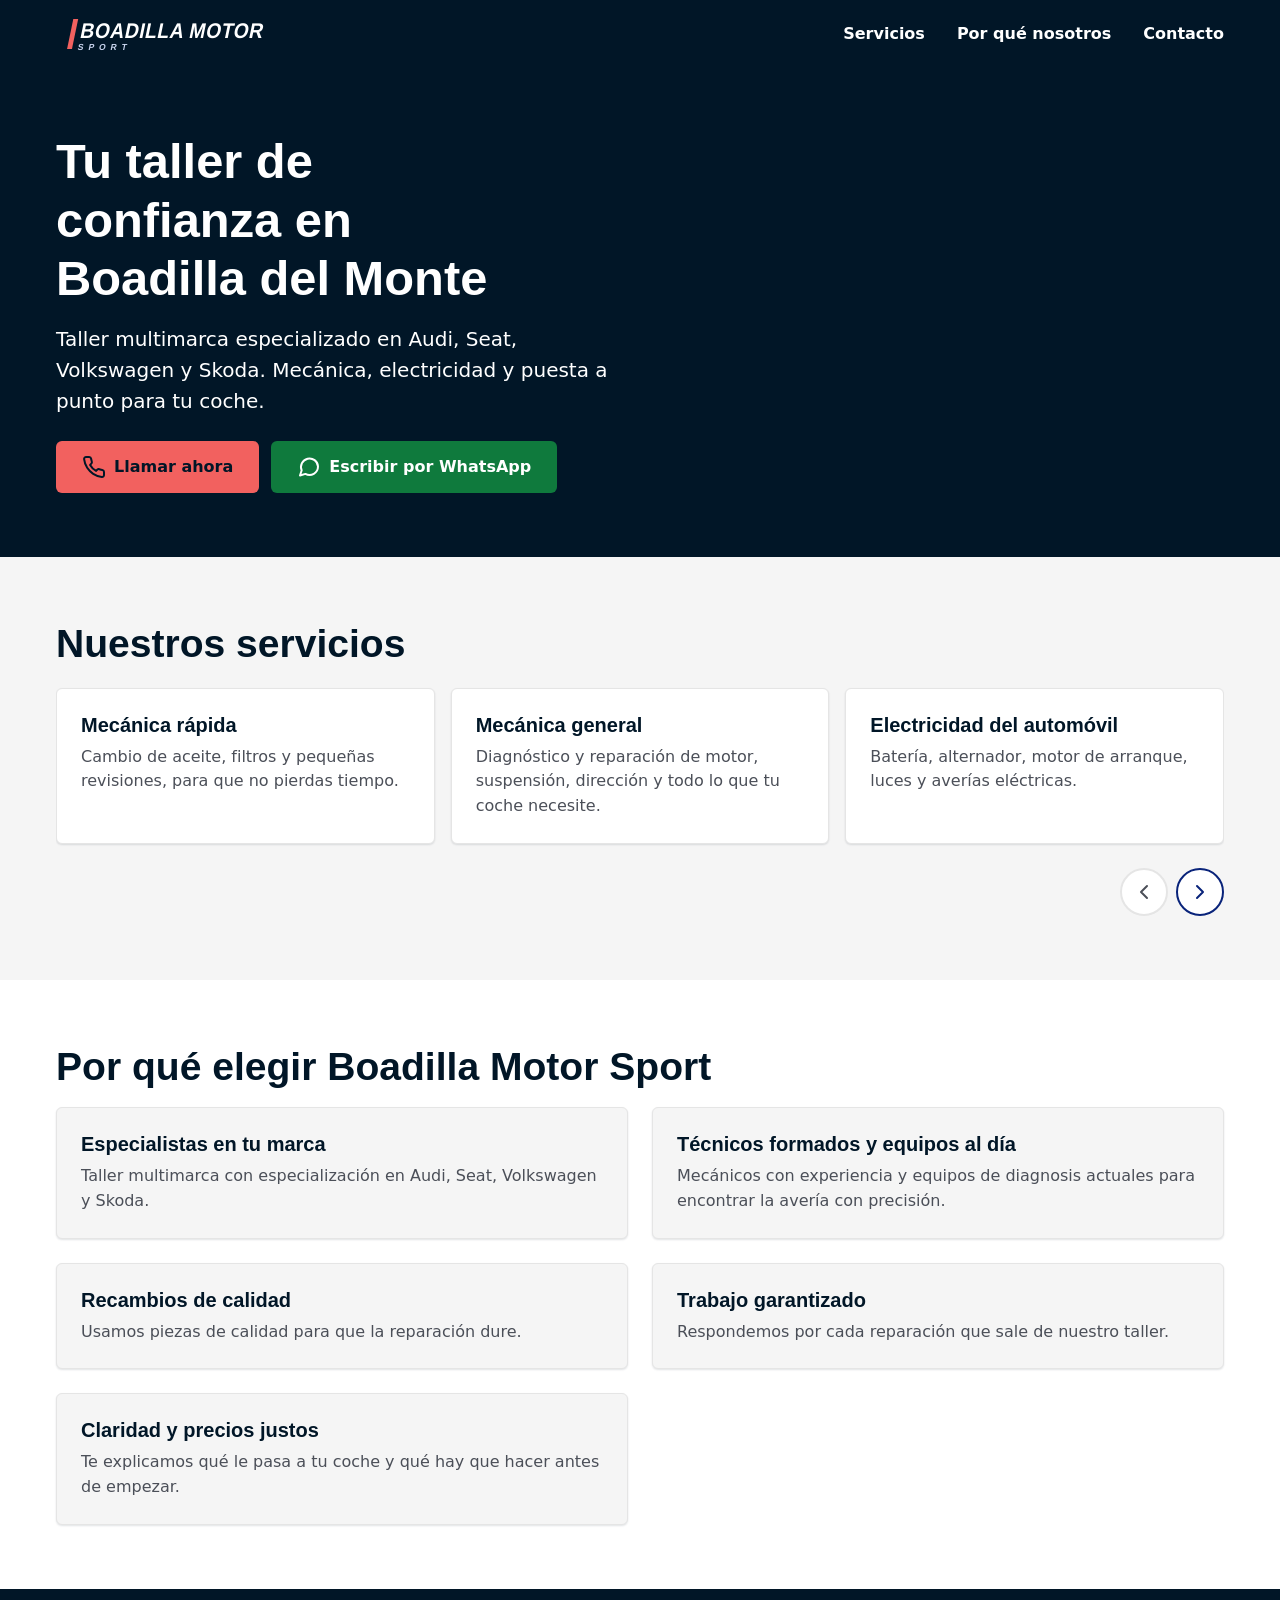
==== index.html @ 30878818 "feat(T007): why us section with title and five reasons Co-Authored-By: Claude Sonnet 5.5 <noreply@an" ====
<!doctype html>
<html lang="es" data-theme="light">
<head>
  <meta charset="utf-8">
  <meta name="viewport" content="width=device-width, initial-scale=1">
  <meta name="color-scheme" content="light">
  <title>Boadilla Motor Sport | Taller multimarca en Boadilla del Monte</title>
  <meta name="description" content="Taller mecánico multimarca en Boadilla del Monte. Mantenimiento, reparación y revisión de tu coche, con cita por teléfono o WhatsApp.">
  <link rel="icon" href="assets/favicon.svg" type="image/svg+xml">
  <link rel="stylesheet" href="css/tokens.css">
  <link rel="stylesheet" href="css/styles.css">
  <script src="js/main.js" defer></script>
</head>
<body>
  <a class="skip-link" href="#contenido" data-testid="skip-link">Saltar al contenido</a>

  <header class="site-header" data-testid="header">
    <a class="site-header__logo" href="#inicio" data-testid="header-logo"><img src="assets/logo-negative.svg" alt="Boadilla Motor Sport" width="360" height="64"></a>
    <nav class="site-nav" aria-label="Principal" data-testid="header-nav">
      <a class="site-nav__link" href="#servicios" data-testid="header-nav-link">Servicios</a>
      <a class="site-nav__link" href="#por-que-nosotros" data-testid="header-nav-link">Por qué nosotros</a>
      <a class="site-nav__link" href="#contacto" data-testid="header-nav-link">Contacto</a>
    </nav>
  </header>

  <main id="contenido">
    <section id="inicio" class="hero" data-testid="hero">
      <!-- F001: content -->
      <div class="container">
        <h1 class="hero__title" data-testid="hero-title">Tu taller de confianza en Boadilla del Monte</h1>
        <p class="hero__subtitle" data-testid="hero-subtitle">Taller multimarca especializado en Audi, Seat, Volkswagen y Skoda. Mecánica, electricidad y puesta a punto para tu coche.</p>
        <div class="hero__actions">
          <a class="btn hero__call" href="tel:+34915048056" data-testid="hero-call">
            <svg class="icon btn__icon" viewBox="0 0 24 24" aria-hidden="true"><path d="M22 16.9v3a2 2 0 0 1-2.2 2 19.8 19.8 0 0 1-8.6-3.1 19.5 19.5 0 0 1-6-6A19.8 19.8 0 0 1 2.1 4.2 2 2 0 0 1 4.1 2h3a2 2 0 0 1 2 1.7c.1 1 .4 1.9.7 2.8a2 2 0 0 1-.5 2.1L8.1 9.9a16 16 0 0 0 6 6l1.3-1.3a2 2 0 0 1 2.1-.4c.9.3 1.8.6 2.8.7a2 2 0 0 1 1.7 2z"/></svg>Llamar ahora</a>
          <a class="btn btn--whatsapp" href="https://wa.me/34619768932?text=Hola%2C%20quer%C3%ADa%20pedir%20cita%20para%20mi%20coche." target="_blank" rel="noopener" data-testid="hero-whatsapp">
            <svg class="icon btn__icon" viewBox="0 0 24 24" aria-hidden="true"><path d="M21 11.5a8.5 8.5 0 0 1-12.6 7.4L3 20.5l1.7-5.2A8.5 8.5 0 1 1 21 11.5z"/></svg>Escribir por WhatsApp</a>
        </div>
      </div>
    </section>

    <section id="servicios" class="section" data-testid="services">
      <!-- F002: content -->
      <div class="container">
        <h2 class="section__title" data-testid="services-title">Nuestros servicios</h2>
        <div class="services__track" id="servicios-carrusel" data-testid="services-carousel" role="region" aria-label="Servicios del taller" tabindex="0">
          <article class="card services__item" data-testid="services-item">
            <h3 class="card__title" data-testid="services-item-title">Mecánica rápida</h3>
            <p class="card__text" data-testid="services-item-text">Cambio de aceite, filtros y pequeñas revisiones, para que no pierdas tiempo.</p>
          </article>
          <article class="card services__item" data-testid="services-item">
            <h3 class="card__title" data-testid="services-item-title">Mecánica general</h3>
            <p class="card__text" data-testid="services-item-text">Diagnóstico y reparación de motor, suspensión, dirección y todo lo que tu coche necesite.</p>
          </article>
          <article class="card services__item" data-testid="services-item">
            <h3 class="card__title" data-testid="services-item-title">Electricidad del automóvil</h3>
            <p class="card__text" data-testid="services-item-text">Batería, alternador, motor de arranque, luces y averías eléctricas.</p>
          </article>
          <article class="card services__item" data-testid="services-item">
            <h3 class="card__title" data-testid="services-item-title">Preparación para la ITV</h3>
            <p class="card__text" data-testid="services-item-text">Revisamos tu coche antes de pasar la inspección para evitar sorpresas.</p>
          </article>
          <article class="card services__item" data-testid="services-item">
            <h3 class="card__title" data-testid="services-item-title">Frenos: pastillas y discos</h3>
            <p class="card__text" data-testid="services-item-text">Cambio de pastillas y discos y revisión del sistema para frenar con seguridad.</p>
          </article>
          <article class="card services__item" data-testid="services-item">
            <h3 class="card__title" data-testid="services-item-title">Embrague y distribución</h3>
            <p class="card__text" data-testid="services-item-text">Sustitución de embrague y kit de distribución para evitar averías graves.</p>
          </article>
        </div>
      </div>
    </section>

    <section id="por-que-nosotros" class="section section--alt" data-testid="why-us">
      <!-- F003: content -->
      <div class="container">
        <h2 class="section__title" data-testid="why-us-title">Por qué elegir Boadilla Motor Sport</h2>
        <div class="grid grid--2 why-us__reasons">
          <article class="card" data-testid="why-us-reason">
            <h3 class="card__title" data-testid="why-us-reason-title">Especialistas en tu marca</h3>
            <p class="card__text" data-testid="why-us-reason-text">Taller multimarca con especialización en Audi, Seat, Volkswagen y Skoda.</p>
          </article>
          <article class="card" data-testid="why-us-reason">
            <h3 class="card__title" data-testid="why-us-reason-title">Técnicos formados y equipos al día</h3>
            <p class="card__text" data-testid="why-us-reason-text">Mecánicos con experiencia y equipos de diagnosis actuales para encontrar la avería con precisión.</p>
          </article>
          <article class="card" data-testid="why-us-reason">
            <h3 class="card__title" data-testid="why-us-reason-title">Recambios de calidad</h3>
            <p class="card__text" data-testid="why-us-reason-text">Usamos piezas de calidad para que la reparación dure.</p>
          </article>
          <article class="card" data-testid="why-us-reason">
            <h3 class="card__title" data-testid="why-us-reason-title">Trabajo garantizado</h3>
            <p class="card__text" data-testid="why-us-reason-text">Respondemos por cada reparación que sale de nuestro taller.</p>
          </article>
          <article class="card" data-testid="why-us-reason">
            <h3 class="card__title" data-testid="why-us-reason-title">Claridad y precios justos</h3>
            <p class="card__text" data-testid="why-us-reason-text">Te explicamos qué le pasa a tu coche y qué hay que hacer antes de empezar.</p>
          </article>
        </div>
      </div>
    </section>

    <section id="contacto" data-testid="contact">
      <!-- F004: content -->
    </section>
  </main>

  <footer class="site-footer" data-testid="footer">
    <!-- F004: content -->
  </footer>

  <!-- F005: sticky bar -->
</body>
</html>
---- css/tokens.css ----
/* Generated by `factory tokens` from tokens.json. Do not edit by hand. */
:root {
  --color-palette-navy-900: #011627;
  --color-palette-navy-700: #09237a;
  --color-palette-navy-800: #061a5c;
  --color-palette-navy-50: #e8edf9;
  --color-palette-blue-600: #0170b9;
  --color-palette-coral-400: #f2615f;
  --color-palette-coral-700: #b3302f;
  --color-palette-neutral-600: #4b4f58;
  --color-palette-neutral-200: #e5e5e5;
  --color-palette-neutral-50: #f5f5f5;
  --color-palette-white: #ffffff;
  --color-palette-green-700: #0f7a3d;
  --color-palette-amber-700: #8f5200;
  --color-bg: var(--color-palette-neutral-50);
  --color-surface: var(--color-palette-white);
  --color-text: var(--color-palette-navy-900);
  --color-text-muted: var(--color-palette-neutral-600);
  --color-border: var(--color-palette-neutral-200);
  --color-primary: var(--color-palette-navy-700);
  --color-primary-strong: var(--color-palette-navy-800);
  --color-primary-soft: var(--color-palette-navy-50);
  --color-on-primary: var(--color-palette-white);
  --color-accent: var(--color-palette-coral-400);
  --color-success: var(--color-palette-green-700);
  --color-warning: var(--color-palette-amber-700);
  --color-danger: var(--color-palette-coral-700);
  --color-surface-dark: var(--color-palette-navy-900);
  --color-on-surface-dark: var(--color-palette-white);
  --color-on-accent: var(--color-palette-navy-900);
  --color-whatsapp: var(--color-palette-green-700);
  --color-on-whatsapp: var(--color-palette-white);
  --color-secondary: var(--color-palette-blue-600);
  --color-on-secondary: var(--color-palette-white);
  --font-family-heading: "League Spartan", "Avenir Next", "Century Gothic", "Segoe UI", Roboto, "Helvetica Neue", Arial, system-ui, sans-serif;
  --font-family-body: system-ui, -apple-system, "Segoe UI", Roboto, "Helvetica Neue", Arial, sans-serif;
  --font-weight-regular: 400;
  --font-weight-medium: 500;
  --font-weight-semibold: 600;
  --font-weight-bold: 700;
  --font-weight-extrabold: 800;
  --font-size-xs: 0.8rem;
  --font-size-sm: 0.875rem;
  --font-size-md: 1rem;
  --font-size-lg: 1.25rem;
  --font-size-xl: 1.563rem;
  --font-size-2xl: 1.953rem;
  --font-size-3xl: 2.441rem;
  --font-size-4xl: 3.052rem;
  --font-line-height-tight: 1.2;
  --font-line-height-normal: 1.55;
  --space-1: 4px;
  --space-2: 8px;
  --space-3: 12px;
  --space-4: 16px;
  --space-6: 24px;
  --space-8: 32px;
  --space-12: 48px;
  --space-16: 64px;
  --radius-sm: 4px;
  --radius-md: 6px;
  --radius-lg: 12px;
  --radius-pill: 999px;
  --shadow-sm: 0 1px 2px rgba(1, 22, 39, 0.12);
  --shadow-md: 0 6px 16px rgba(1, 22, 39, 0.16);
  --breakpoint-sm: 640px;
  --breakpoint-md: 768px;
  --breakpoint-lg: 1024px;
  --breakpoint-xl: 1280px;
  --layout-max-width: 1200px;
  --layout-gutter: 16px;
  --motion-fast: 120ms;
  --motion-normal: 200ms;
}

@media (prefers-color-scheme: dark) {
  :root:not([data-theme="light"]) {
    --color-bg: #0b1220;
    --color-surface: #111a2e;
    --color-text: #eaf0fb;
    --color-text-muted: #a9b6cc;
    --color-border: #25324d;
    --color-primary: #8fb0ff;
    --color-primary-strong: #b9cdff;
    --color-primary-soft: #14224a;
    --color-on-primary: #02112e;
    --color-surface-dark: #010b14;
    --color-on-surface-dark: #eef1f5;
    --color-whatsapp: #3fcf7e;
    --color-on-whatsapp: #04170c;
    --color-secondary: #5eb4ee;
    --color-on-secondary: #02112e;
  }
}

:root[data-theme="dark"] {
  --color-bg: #0b1220;
  --color-surface: #111a2e;
  --color-text: #eaf0fb;
  --color-text-muted: #a9b6cc;
  --color-border: #25324d;
  --color-primary: #8fb0ff;
  --color-primary-strong: #b9cdff;
  --color-primary-soft: #14224a;
  --color-on-primary: #02112e;
  --color-surface-dark: #010b14;
  --color-on-surface-dark: #eef1f5;
  --color-whatsapp: #3fcf7e;
  --color-on-whatsapp: #04170c;
  --color-secondary: #5eb4ee;
  --color-on-secondary: #02112e;
}
---- css/styles.css ----
/* Base styles, layout and components. Tokens come from css/tokens.css (generated). */
/* Mobile-first: base rules for small screens, min-width media queries scale up. */

:root {
  --touch-target: 44px;
  --focus-ring-width: 3px;
  --logo-width: 220px;
}

/* ---- Base ---- */

*,
*::before,
*::after {
  box-sizing: border-box;
}

html {
  -webkit-text-size-adjust: 100%;
}

body {
  margin: 0;
  background: var(--color-bg);
  color: var(--color-text);
  font-family: var(--font-family-body);
  font-size: var(--font-size-md);
  line-height: var(--font-line-height-normal);
}

h1,
h2,
h3,
h4 {
  margin: 0 0 var(--space-4);
  font-family: var(--font-family-heading);
  font-weight: var(--font-weight-extrabold);
  line-height: var(--font-line-height-tight);
}

h1 {
  font-size: var(--font-size-3xl);
}

h2 {
  font-size: var(--font-size-2xl);
}

h3 {
  font-size: var(--font-size-lg);
}

p {
  margin: 0 0 var(--space-4);
}

img,
svg {
  max-width: 100%;
}

a {
  color: var(--color-primary);
}

:focus-visible {
  outline: var(--focus-ring-width) solid var(--color-primary);
  outline-offset: 2px;
}

.site-header :focus-visible,
.site-footer :focus-visible,
.skip-link:focus-visible {
  outline-color: var(--color-accent);
}

/* ---- Layout ---- */

.container {
  width: 100%;
  max-width: var(--layout-max-width);
  margin: 0 auto;
  padding: 0 var(--layout-gutter);
}

.section {
  padding: var(--space-12) 0;
}

.section--alt {
  background: var(--color-surface);
}

.section__title {
  margin: 0 0 var(--space-4);
  font-family: var(--font-family-heading);
  font-size: var(--font-size-2xl);
  font-weight: var(--font-weight-extrabold);
  line-height: var(--font-line-height-tight);
}

.section__intro {
  max-width: 65ch;
  margin: 0 0 var(--space-8);
  color: var(--color-text-muted);
  font-size: var(--font-size-lg);
}

.grid {
  display: grid;
  grid-template-columns: minmax(0, 1fr);
  gap: var(--space-6);
}

/* ---- Components ---- */

.btn {
  display: inline-flex;
  align-items: center;
  justify-content: center;
  gap: var(--space-2);
  min-height: var(--touch-target);
  padding: var(--space-3) var(--space-6);
  border: 2px solid transparent;
  border-radius: var(--radius-md);
  background: transparent;
  color: var(--color-text);
  font: inherit;
  font-weight: var(--font-weight-semibold);
  line-height: var(--font-line-height-tight);
  text-align: center;
  text-decoration: none;
  cursor: pointer;
  transition: background var(--motion-fast), filter var(--motion-fast);
}

.btn--primary {
  background: var(--color-primary);
  color: var(--color-on-primary);
}

.btn--primary:hover {
  background: var(--color-primary-strong);
}

.btn--whatsapp {
  background: var(--color-whatsapp);
  color: var(--color-on-whatsapp);
}

.btn--whatsapp:hover {
  filter: brightness(0.92);
}

.btn--secondary {
  border-color: var(--color-primary);
  background: transparent;
  color: var(--color-primary);
}

.btn--secondary:hover {
  background: var(--color-primary-soft);
}

.btn__icon {
  flex: none;
  width: 1.25em;
  height: 1.25em;
}

.card {
  padding: var(--space-6);
  border: 1px solid var(--color-border);
  border-radius: var(--radius-md);
  background: var(--color-surface);
  box-shadow: var(--shadow-sm);
}

.card__title {
  margin: 0 0 var(--space-2);
  font-family: var(--font-family-heading);
  font-size: var(--font-size-lg);
  font-weight: var(--font-weight-extrabold);
  line-height: var(--font-line-height-tight);
}

.card__text {
  margin: 0;
  color: var(--color-text-muted);
}

.notice {
  padding: var(--space-4) var(--space-6);
  border: 1px solid var(--color-border);
  border-left: 4px solid var(--color-primary);
  border-radius: var(--radius-md);
  background: var(--color-surface);
}

.notice--warning {
  border-left-color: var(--color-warning);
}

.icon {
  flex: none;
  width: 24px;
  height: 24px;
  fill: none;
  stroke: currentColor;
  stroke-width: 2;
  stroke-linecap: round;
  stroke-linejoin: round;
}

/* ---- Header, navigation and footer ---- */

.site-header,
.site-footer {
  background: var(--color-surface-dark);
  color: var(--color-on-surface-dark);
}

.site-header {
  display: flex;
  flex-direction: column;
  align-items: flex-start;
  gap: var(--space-1) var(--space-6);
  padding: var(--space-3) max(var(--layout-gutter), calc((100% - var(--layout-max-width)) / 2 + var(--layout-gutter)));
}

.site-header__logo {
  display: inline-flex;
  align-items: center;
  min-height: var(--touch-target);
}

.site-header__logo img {
  display: block;
  width: var(--logo-width);
  max-width: 100%;
  height: auto;
}

.site-nav {
  display: flex;
  flex-wrap: wrap;
  gap: 0 var(--space-2);
  margin: 0 calc(var(--space-3) * -1);
}

.site-nav__link {
  display: inline-flex;
  align-items: center;
  min-height: var(--touch-target);
  padding: 0 var(--space-3);
  border-radius: var(--radius-sm);
  color: var(--color-on-surface-dark);
  font-weight: var(--font-weight-semibold);
  text-decoration: none;
}

.site-nav__link:hover {
  color: var(--color-accent);
}

.site-footer {
  padding: var(--space-8) max(var(--layout-gutter), calc((100% - var(--layout-max-width)) / 2 + var(--layout-gutter)));
}

.site-footer a {
  color: inherit;
}

/* ---- Hero (F001) ---- */

.hero {
  padding: var(--space-12) 0;
  background: var(--color-surface-dark);
  color: var(--color-on-surface-dark);
}

.hero :focus-visible {
  outline-color: var(--color-accent);
}

.hero__title {
  max-width: 18ch;
}

.hero__subtitle {
  max-width: 46ch;
  margin: var(--space-4) 0 var(--space-6);
  font-size: var(--font-size-lg);
}

.hero__actions {
  display: flex;
  flex-wrap: wrap;
  gap: var(--space-3);
}

.hero__call {
  background: var(--color-accent);
  color: var(--color-on-accent);
}

.hero__call:hover {
  filter: brightness(0.92);
}

@media (min-width: 768px) {
  .hero {
    padding: var(--space-16) 0;
  }
}

/* Navigation (F001) */

:root {
  --header-height: calc(var(--touch-target) + 2 * var(--space-3));
}

@media (prefers-reduced-motion: no-preference) {
  html {
    scroll-behavior: smooth;
  }
}

@media (min-width: 768px) {
  html {
    scroll-padding-top: var(--header-height);
  }

  .site-header {
    position: sticky;
    top: 0;
    z-index: 5;
  }
}

/* ---- Services (F002) ---- */

.services__track {
  display: flex;
  gap: var(--space-4);
  padding: var(--space-1) 0 var(--space-3);
  overflow-x: auto;
  overscroll-behavior-x: contain;
  scroll-snap-type: x mandatory;
}

.services__item {
  flex: 0 0 82%;
  scroll-snap-align: start;
}

@media (prefers-reduced-motion: no-preference) {
  .services__track {
    scroll-behavior: smooth;
  }
}

.services__nav {
  display: none;
}

.services__arrow {
  display: inline-flex;
  align-items: center;
  justify-content: center;
  width: var(--space-12);
  height: var(--space-12);
  padding: 0;
  border: 2px solid var(--color-primary);
  border-radius: var(--radius-pill);
  background: var(--color-surface);
  color: var(--color-primary);
  cursor: pointer;
}

.services__arrow:hover:not(:disabled) {
  background: var(--color-primary);
  color: var(--color-on-primary);
}

.services__arrow:disabled {
  border-color: var(--color-border);
  color: var(--color-text-muted);
  cursor: not-allowed;
}

@media (min-width: 768px) {
  .services__item {
    flex-basis: calc((100% - var(--space-4)) / 2.3);
  }
}

@media (min-width: 1024px) {
  .services__item {
    flex-basis: calc((100% - 2 * var(--space-4)) / 3);
  }

  .services__nav {
    display: flex;
    justify-content: flex-end;
    gap: var(--space-2);
    margin-top: var(--space-3);
  }
}

/* ---- Why us (F003) ---- */

.section--alt .card {
  background: var(--color-bg);
}

/* ---- Accessibility helpers ---- */

.skip-link {
  position: absolute;
  top: 0;
  left: var(--space-4);
  z-index: 10;
  padding: var(--space-3) var(--space-4);
  border-radius: 0 0 var(--radius-md) var(--radius-md);
  background: var(--color-surface-dark);
  color: var(--color-on-surface-dark);
  font-weight: var(--font-weight-semibold);
  transform: translateY(-120%);
}

.skip-link:focus {
  transform: translateY(0);
}

.visually-hidden {
  position: absolute;
  width: 1px;
  height: 1px;
  margin: 0;
  padding: 0;
  overflow: hidden;
  border: 0;
  white-space: nowrap;
  clip-path: inset(50%);
}

/* ---- Breakpoints ---- */

@media (min-width: 768px) {
  h1 {
    font-size: var(--font-size-4xl);
  }

  .section {
    padding: var(--space-16) 0;
  }

  .section__title {
    font-size: var(--font-size-3xl);
  }

  .grid--2,
  .grid--3 {
    grid-template-columns: repeat(2, minmax(0, 1fr));
  }

  .site-header {
    flex-direction: row;
    align-items: center;
    justify-content: space-between;
  }

  .site-nav {
    margin: 0 calc(var(--space-3) * -1) 0 0;
  }
}

@media (min-width: 1024px) {
  .grid--3 {
    grid-template-columns: repeat(3, minmax(0, 1fr));
  }
}
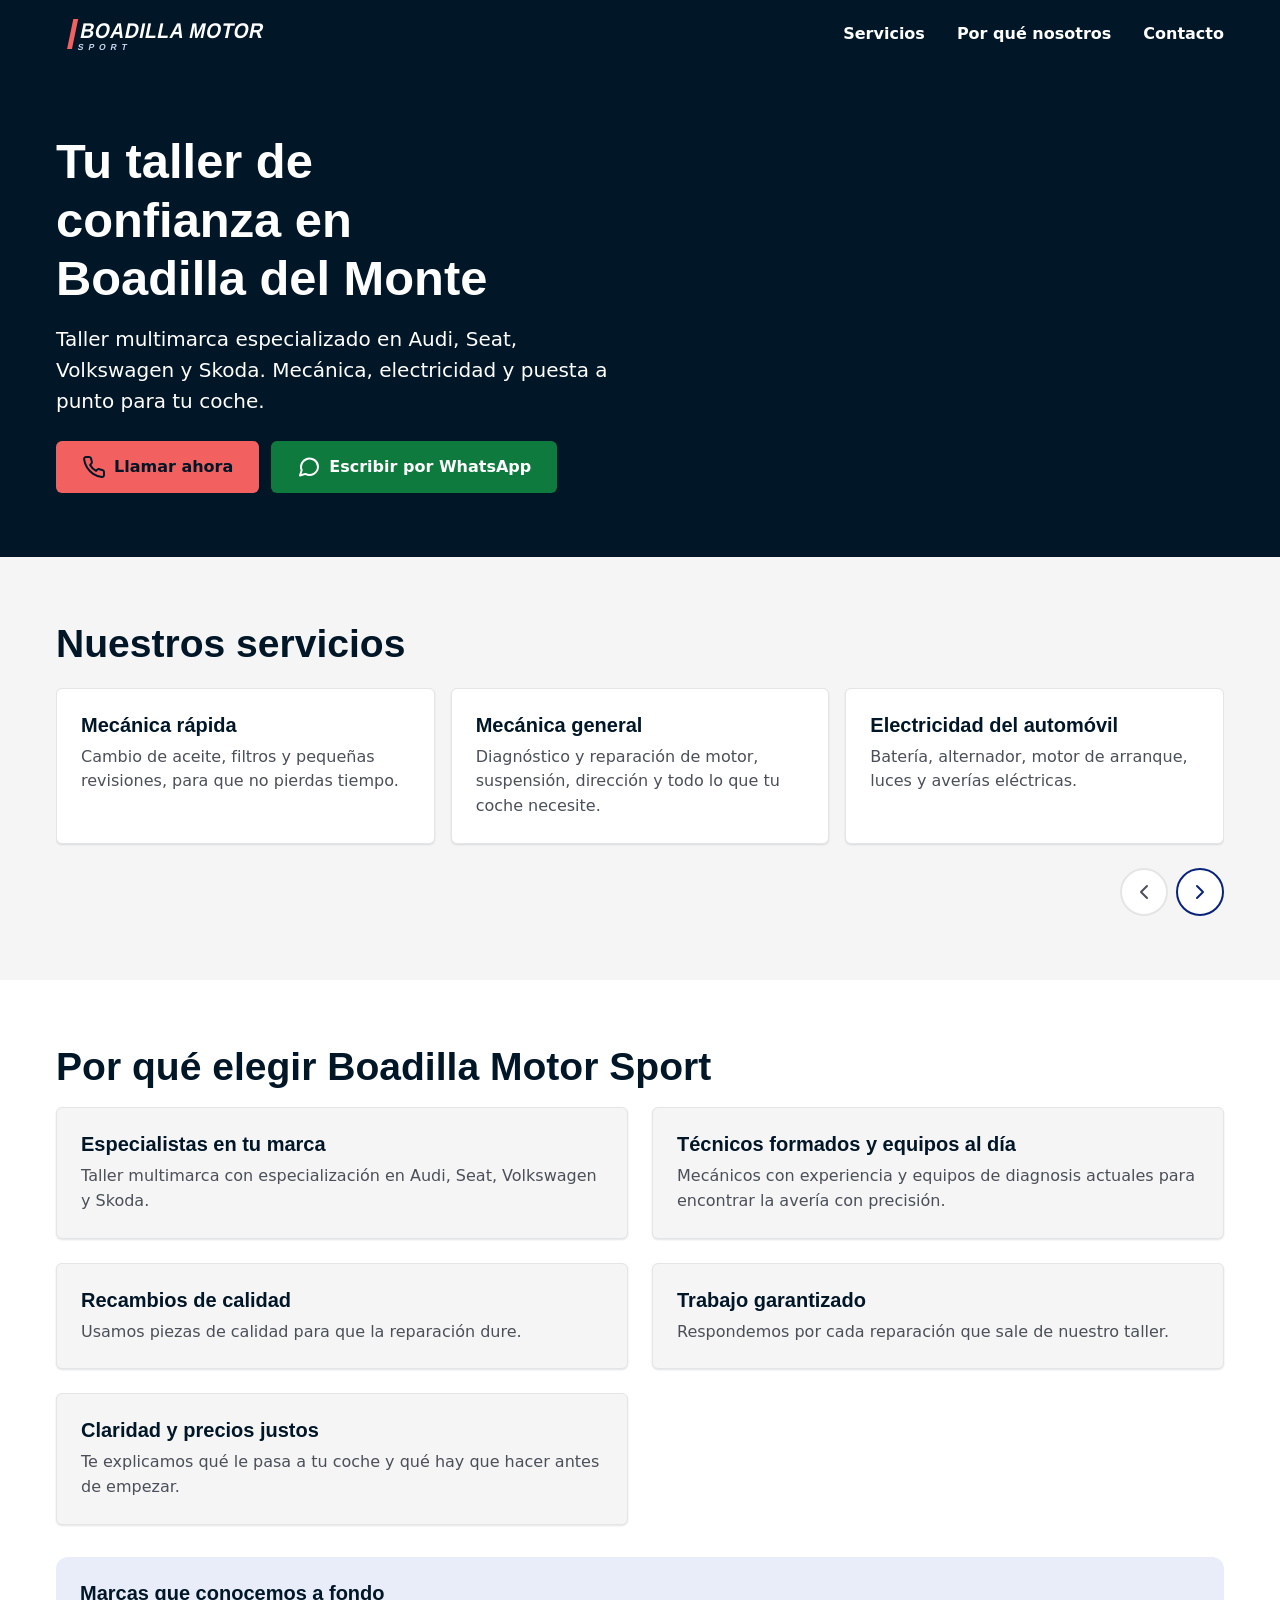
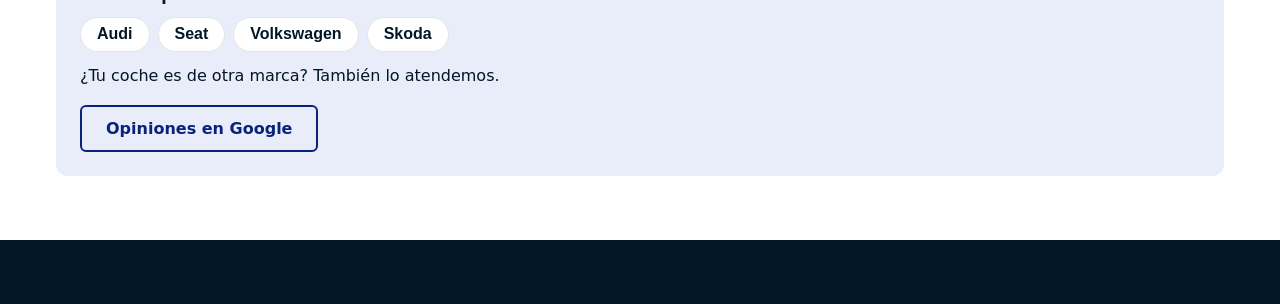
==== commit 657ff4a1: "feat(T008): brands strip and Google reviews link in why us Co-Authored-By: Claude Sonnet 5.5 <norepl" ====
--- a/index.html
+++ b/index.html
@@ -97,6 +97,17 @@
             <p class="card__text" data-testid="why-us-reason-text">Te explicamos qué le pasa a tu coche y qué hay que hacer antes de empezar.</p>
           </article>
         </div>
+        <div class="brands" data-testid="why-us-brands">
+          <h3 class="brands__title" data-testid="why-us-brands-title">Marcas que conocemos a fondo</h3>
+          <ul class="brands__list">
+            <li class="brands__item" data-testid="why-us-brand">Audi</li>
+            <li class="brands__item" data-testid="why-us-brand">Seat</li>
+            <li class="brands__item" data-testid="why-us-brand">Volkswagen</li>
+            <li class="brands__item" data-testid="why-us-brand">Skoda</li>
+          </ul>
+          <p class="brands__note" data-testid="why-us-brands-note">¿Tu coche es de otra marca? También lo atendemos.</p>
+          <a class="btn btn--secondary" href="https://www.google.com/maps/search/?api=1&amp;query=Boadilla%20Motor%20Sport%20Boadilla%20del%20Monte" target="_blank" rel="noopener" data-testid="why-us-reviews">Opiniones en Google</a>
+        </div>
       </div>
     </section>
 
--- a/css/styles.css
+++ b/css/styles.css
@@ -414,6 +414,40 @@
   background: var(--color-bg);
 }
 
+.brands {
+  margin-top: var(--space-8);
+  padding: var(--space-6);
+  border-radius: var(--radius-lg);
+  background: var(--color-primary-soft);
+}
+
+.brands__title {
+  margin-bottom: var(--space-3);
+  font-size: var(--font-size-lg);
+}
+
+.brands__list {
+  display: flex;
+  flex-wrap: wrap;
+  gap: var(--space-2);
+  margin: 0 0 var(--space-3);
+  padding: 0;
+  list-style: none;
+}
+
+.brands__item {
+  padding: var(--space-1) var(--space-4);
+  border: 1px solid var(--color-border);
+  border-radius: var(--radius-pill);
+  background: var(--color-surface);
+  font-family: var(--font-family-heading);
+  font-weight: var(--font-weight-bold);
+}
+
+.brands__note {
+  margin: 0 0 var(--space-4);
+}
+
 /* ---- Accessibility helpers ---- */
 
 .skip-link {
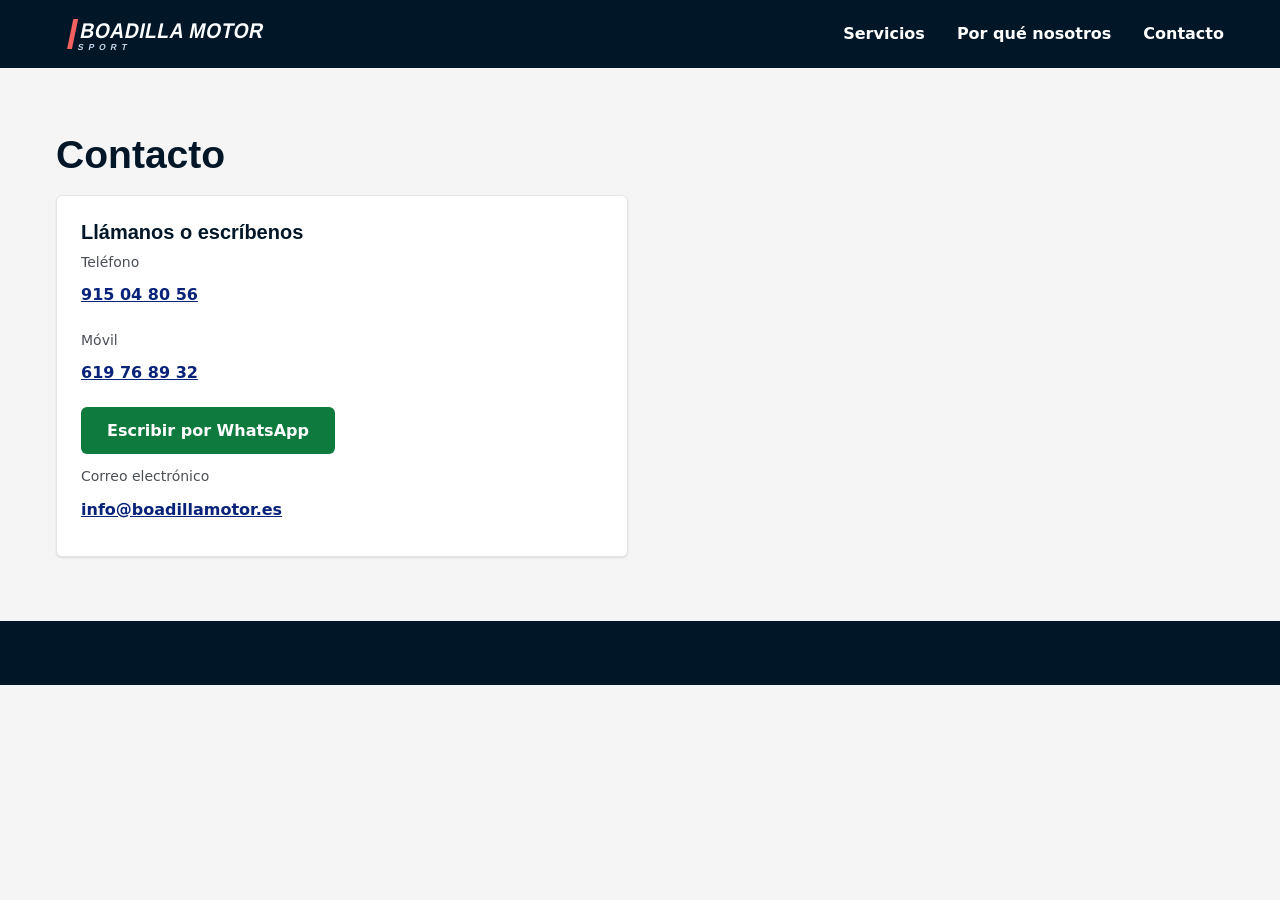
==== commit d7acd8ea: "feat(T009): contact section with phones, WhatsApp and email Co-Authored-By: Claude Sonnet 5.5 <norep" ====
--- a/index.html
+++ b/index.html
@@ -9,7 +9,6 @@
   <link rel="icon" href="assets/favicon.svg" type="image/svg+xml">
   <link rel="stylesheet" href="css/tokens.css">
   <link rel="stylesheet" href="css/styles.css">
-  <script src="js/main.js" defer></script>
 </head>
 <body>
   <a class="skip-link" href="#contenido" data-testid="skip-link">Saltar al contenido</a>
@@ -24,95 +23,45 @@
   </header>
 
   <main id="contenido">
-    <section id="inicio" class="hero" data-testid="hero">
+    <section id="inicio" data-testid="hero">
       <!-- F001: content -->
+    </section>
+
+    <section id="servicios" data-testid="services">
+      <!-- F002: content -->
+    </section>
+
+    <section id="por-que-nosotros" data-testid="why-us">
+      <!-- F003: content -->
+    </section>
+
+    <section id="contacto" class="section" data-testid="contact">
+      <!-- F004: content -->
       <div class="container">
-        <h1 class="hero__title" data-testid="hero-title">Tu taller de confianza en Boadilla del Monte</h1>
-        <p class="hero__subtitle" data-testid="hero-subtitle">Taller multimarca especializado en Audi, Seat, Volkswagen y Skoda. Mecánica, electricidad y puesta a punto para tu coche.</p>
-        <div class="hero__actions">
-          <a class="btn hero__call" href="tel:+34915048056" data-testid="hero-call">
-            <svg class="icon btn__icon" viewBox="0 0 24 24" aria-hidden="true"><path d="M22 16.9v3a2 2 0 0 1-2.2 2 19.8 19.8 0 0 1-8.6-3.1 19.5 19.5 0 0 1-6-6A19.8 19.8 0 0 1 2.1 4.2 2 2 0 0 1 4.1 2h3a2 2 0 0 1 2 1.7c.1 1 .4 1.9.7 2.8a2 2 0 0 1-.5 2.1L8.1 9.9a16 16 0 0 0 6 6l1.3-1.3a2 2 0 0 1 2.1-.4c.9.3 1.8.6 2.8.7a2 2 0 0 1 1.7 2z"/></svg>Llamar ahora</a>
-          <a class="btn btn--whatsapp" href="https://wa.me/34619768932?text=Hola%2C%20quer%C3%ADa%20pedir%20cita%20para%20mi%20coche." target="_blank" rel="noopener" data-testid="hero-whatsapp">
-            <svg class="icon btn__icon" viewBox="0 0 24 24" aria-hidden="true"><path d="M21 11.5a8.5 8.5 0 0 1-12.6 7.4L3 20.5l1.7-5.2A8.5 8.5 0 1 1 21 11.5z"/></svg>Escribir por WhatsApp</a>
+        <h2 class="section__title" data-testid="contact-title">Contacto</h2>
+        <div class="grid grid--2">
+          <div class="card">
+            <h3 class="card__title">Llámanos o escríbenos</h3>
+            <ul class="contact__list">
+              <li class="contact__item">
+                <span class="contact__label">Teléfono</span>
+                <a class="contact__link" data-testid="contact-phone-main" href="tel:+34915048056">915 04 80 56</a>
+              </li>
+              <li class="contact__item">
+                <span class="contact__label">Móvil</span>
+                <a class="contact__link" data-testid="contact-phone-mobile" href="tel:+34619768932">619 76 89 32</a>
+              </li>
+              <li class="contact__item">
+                <a class="btn btn--whatsapp" data-testid="contact-whatsapp" href="https://wa.me/34619768932?text=Hola%2C%20quer%C3%ADa%20pedir%20cita%20para%20mi%20coche." target="_blank" rel="noopener">Escribir por WhatsApp</a>
+              </li>
+              <li class="contact__item">
+                <span class="contact__label">Correo electrónico</span>
+                <a class="contact__link" data-testid="contact-email" href="mailto:info@boadillamotor.es">info@boadillamotor.es</a>
+              </li>
+            </ul>
+          </div>
         </div>
       </div>
-    </section>
-
-    <section id="servicios" class="section" data-testid="services">
-      <!-- F002: content -->
-      <div class="container">
-        <h2 class="section__title" data-testid="services-title">Nuestros servicios</h2>
-        <div class="services__track" id="servicios-carrusel" data-testid="services-carousel" role="region" aria-label="Servicios del taller" tabindex="0">
-          <article class="card services__item" data-testid="services-item">
-            <h3 class="card__title" data-testid="services-item-title">Mecánica rápida</h3>
-            <p class="card__text" data-testid="services-item-text">Cambio de aceite, filtros y pequeñas revisiones, para que no pierdas tiempo.</p>
-          </article>
-          <article class="card services__item" data-testid="services-item">
-            <h3 class="card__title" data-testid="services-item-title">Mecánica general</h3>
-            <p class="card__text" data-testid="services-item-text">Diagnóstico y reparación de motor, suspensión, dirección y todo lo que tu coche necesite.</p>
-          </article>
-          <article class="card services__item" data-testid="services-item">
-            <h3 class="card__title" data-testid="services-item-title">Electricidad del automóvil</h3>
-            <p class="card__text" data-testid="services-item-text">Batería, alternador, motor de arranque, luces y averías eléctricas.</p>
-          </article>
-          <article class="card services__item" data-testid="services-item">
-            <h3 class="card__title" data-testid="services-item-title">Preparación para la ITV</h3>
-            <p class="card__text" data-testid="services-item-text">Revisamos tu coche antes de pasar la inspección para evitar sorpresas.</p>
-          </article>
-          <article class="card services__item" data-testid="services-item">
-            <h3 class="card__title" data-testid="services-item-title">Frenos: pastillas y discos</h3>
-            <p class="card__text" data-testid="services-item-text">Cambio de pastillas y discos y revisión del sistema para frenar con seguridad.</p>
-          </article>
-          <article class="card services__item" data-testid="services-item">
-            <h3 class="card__title" data-testid="services-item-title">Embrague y distribución</h3>
-            <p class="card__text" data-testid="services-item-text">Sustitución de embrague y kit de distribución para evitar averías graves.</p>
-          </article>
-        </div>
-      </div>
-    </section>
-
-    <section id="por-que-nosotros" class="section section--alt" data-testid="why-us">
-      <!-- F003: content -->
-      <div class="container">
-        <h2 class="section__title" data-testid="why-us-title">Por qué elegir Boadilla Motor Sport</h2>
-        <div class="grid grid--2 why-us__reasons">
-          <article class="card" data-testid="why-us-reason">
-            <h3 class="card__title" data-testid="why-us-reason-title">Especialistas en tu marca</h3>
-            <p class="card__text" data-testid="why-us-reason-text">Taller multimarca con especialización en Audi, Seat, Volkswagen y Skoda.</p>
-          </article>
-          <article class="card" data-testid="why-us-reason">
-            <h3 class="card__title" data-testid="why-us-reason-title">Técnicos formados y equipos al día</h3>
-            <p class="card__text" data-testid="why-us-reason-text">Mecánicos con experiencia y equipos de diagnosis actuales para encontrar la avería con precisión.</p>
-          </article>
-          <article class="card" data-testid="why-us-reason">
-            <h3 class="card__title" data-testid="why-us-reason-title">Recambios de calidad</h3>
-            <p class="card__text" data-testid="why-us-reason-text">Usamos piezas de calidad para que la reparación dure.</p>
-          </article>
-          <article class="card" data-testid="why-us-reason">
-            <h3 class="card__title" data-testid="why-us-reason-title">Trabajo garantizado</h3>
-            <p class="card__text" data-testid="why-us-reason-text">Respondemos por cada reparación que sale de nuestro taller.</p>
-          </article>
-          <article class="card" data-testid="why-us-reason">
-            <h3 class="card__title" data-testid="why-us-reason-title">Claridad y precios justos</h3>
-            <p class="card__text" data-testid="why-us-reason-text">Te explicamos qué le pasa a tu coche y qué hay que hacer antes de empezar.</p>
-          </article>
-        </div>
-        <div class="brands" data-testid="why-us-brands">
-          <h3 class="brands__title" data-testid="why-us-brands-title">Marcas que conocemos a fondo</h3>
-          <ul class="brands__list">
-            <li class="brands__item" data-testid="why-us-brand">Audi</li>
-            <li class="brands__item" data-testid="why-us-brand">Seat</li>
-            <li class="brands__item" data-testid="why-us-brand">Volkswagen</li>
-            <li class="brands__item" data-testid="why-us-brand">Skoda</li>
-          </ul>
-          <p class="brands__note" data-testid="why-us-brands-note">¿Tu coche es de otra marca? También lo atendemos.</p>
-          <a class="btn btn--secondary" href="https://www.google.com/maps/search/?api=1&amp;query=Boadilla%20Motor%20Sport%20Boadilla%20del%20Monte" target="_blank" rel="noopener" data-testid="why-us-reviews">Opiniones en Google</a>
-        </div>
-      </div>
-    </section>
-
-    <section id="contacto" data-testid="contact">
-      <!-- F004: content -->
     </section>
   </main>
 
--- a/css/styles.css
+++ b/css/styles.css
@@ -271,183 +271,6 @@
   color: inherit;
 }
 
-/* ---- Hero (F001) ---- */
-
-.hero {
-  padding: var(--space-12) 0;
-  background: var(--color-surface-dark);
-  color: var(--color-on-surface-dark);
-}
-
-.hero :focus-visible {
-  outline-color: var(--color-accent);
-}
-
-.hero__title {
-  max-width: 18ch;
-}
-
-.hero__subtitle {
-  max-width: 46ch;
-  margin: var(--space-4) 0 var(--space-6);
-  font-size: var(--font-size-lg);
-}
-
-.hero__actions {
-  display: flex;
-  flex-wrap: wrap;
-  gap: var(--space-3);
-}
-
-.hero__call {
-  background: var(--color-accent);
-  color: var(--color-on-accent);
-}
-
-.hero__call:hover {
-  filter: brightness(0.92);
-}
-
-@media (min-width: 768px) {
-  .hero {
-    padding: var(--space-16) 0;
-  }
-}
-
-/* Navigation (F001) */
-
-:root {
-  --header-height: calc(var(--touch-target) + 2 * var(--space-3));
-}
-
-@media (prefers-reduced-motion: no-preference) {
-  html {
-    scroll-behavior: smooth;
-  }
-}
-
-@media (min-width: 768px) {
-  html {
-    scroll-padding-top: var(--header-height);
-  }
-
-  .site-header {
-    position: sticky;
-    top: 0;
-    z-index: 5;
-  }
-}
-
-/* ---- Services (F002) ---- */
-
-.services__track {
-  display: flex;
-  gap: var(--space-4);
-  padding: var(--space-1) 0 var(--space-3);
-  overflow-x: auto;
-  overscroll-behavior-x: contain;
-  scroll-snap-type: x mandatory;
-}
-
-.services__item {
-  flex: 0 0 82%;
-  scroll-snap-align: start;
-}
-
-@media (prefers-reduced-motion: no-preference) {
-  .services__track {
-    scroll-behavior: smooth;
-  }
-}
-
-.services__nav {
-  display: none;
-}
-
-.services__arrow {
-  display: inline-flex;
-  align-items: center;
-  justify-content: center;
-  width: var(--space-12);
-  height: var(--space-12);
-  padding: 0;
-  border: 2px solid var(--color-primary);
-  border-radius: var(--radius-pill);
-  background: var(--color-surface);
-  color: var(--color-primary);
-  cursor: pointer;
-}
-
-.services__arrow:hover:not(:disabled) {
-  background: var(--color-primary);
-  color: var(--color-on-primary);
-}
-
-.services__arrow:disabled {
-  border-color: var(--color-border);
-  color: var(--color-text-muted);
-  cursor: not-allowed;
-}
-
-@media (min-width: 768px) {
-  .services__item {
-    flex-basis: calc((100% - var(--space-4)) / 2.3);
-  }
-}
-
-@media (min-width: 1024px) {
-  .services__item {
-    flex-basis: calc((100% - 2 * var(--space-4)) / 3);
-  }
-
-  .services__nav {
-    display: flex;
-    justify-content: flex-end;
-    gap: var(--space-2);
-    margin-top: var(--space-3);
-  }
-}
-
-/* ---- Why us (F003) ---- */
-
-.section--alt .card {
-  background: var(--color-bg);
-}
-
-.brands {
-  margin-top: var(--space-8);
-  padding: var(--space-6);
-  border-radius: var(--radius-lg);
-  background: var(--color-primary-soft);
-}
-
-.brands__title {
-  margin-bottom: var(--space-3);
-  font-size: var(--font-size-lg);
-}
-
-.brands__list {
-  display: flex;
-  flex-wrap: wrap;
-  gap: var(--space-2);
-  margin: 0 0 var(--space-3);
-  padding: 0;
-  list-style: none;
-}
-
-.brands__item {
-  padding: var(--space-1) var(--space-4);
-  border: 1px solid var(--color-border);
-  border-radius: var(--radius-pill);
-  background: var(--color-surface);
-  font-family: var(--font-family-heading);
-  font-weight: var(--font-weight-bold);
-}
-
-.brands__note {
-  margin: 0 0 var(--space-4);
-}
-
 /* ---- Accessibility helpers ---- */
 
 .skip-link {
@@ -515,3 +338,26 @@
     grid-template-columns: repeat(3, minmax(0, 1fr));
   }
 }
+
+/* ---- Contact and footer (F004) ---- */
+
+.contact__list {
+  display: grid;
+  gap: var(--space-3);
+  margin: 0;
+  padding: 0;
+  list-style: none;
+}
+
+.contact__label {
+  display: block;
+  color: var(--color-text-muted);
+  font-size: var(--font-size-sm);
+}
+
+.contact__link {
+  display: inline-flex;
+  align-items: center;
+  min-height: var(--touch-target);
+  font-weight: var(--font-weight-semibold);
+}
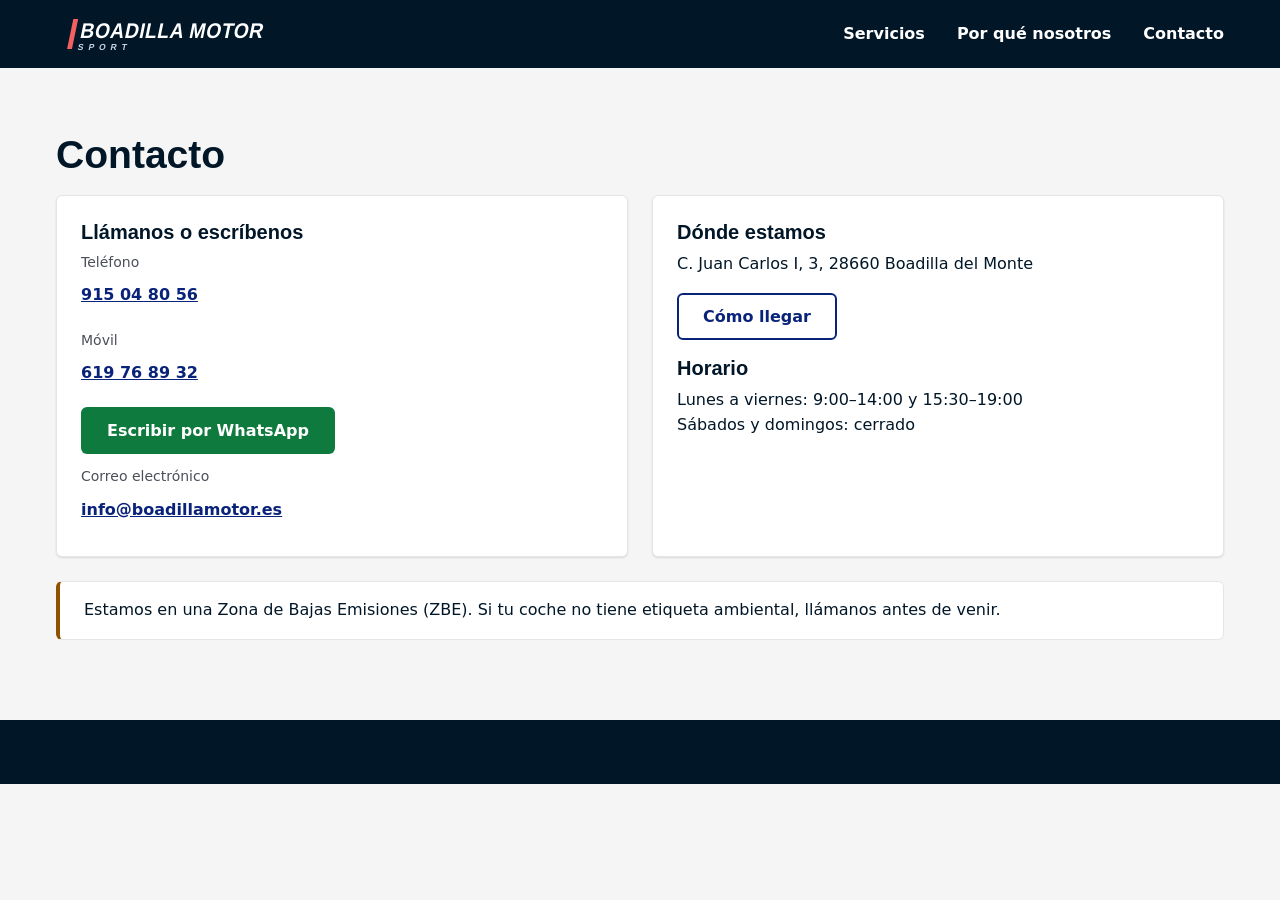
==== commit 3c69297d: "feat(T010): contact card with address, map link, hours and ZBE notice Co-Authored-By: Claude Sonnet " ====
--- a/index.html
+++ b/index.html
@@ -60,7 +60,22 @@
               </li>
             </ul>
           </div>
+          <div class="card">
+            <h3 class="card__title">Dónde estamos</h3>
+            <address class="contact__address">
+              <span data-testid="contact-address">C. Juan Carlos I, 3, 28660 Boadilla del Monte</span>
+            </address>
+            <p class="contact__actions">
+              <a class="btn btn--secondary" data-testid="contact-map" href="https://www.google.com/maps/search/?api=1&amp;query=Boadilla%20Motor%20Sport%2C%20C.%20Juan%20Carlos%20I%2C%203%2C%2028660%20Boadilla%20del%20Monte" target="_blank" rel="noopener">Cómo llegar</a>
+            </p>
+            <h3 class="card__title">Horario</h3>
+            <ul class="contact__hours" data-testid="contact-hours">
+              <li data-testid="contact-hours-line">Lunes a viernes: 9:00–14:00 y 15:30–19:00</li>
+              <li data-testid="contact-hours-line">Sábados y domingos: cerrado</li>
+            </ul>
+          </div>
         </div>
+        <p class="notice notice--warning contact__zbe" data-testid="contact-zbe">Estamos en una Zona de Bajas Emisiones (ZBE). Si tu coche no tiene etiqueta ambiental, llámanos antes de venir.</p>
       </div>
     </section>
   </main>
--- a/css/styles.css
+++ b/css/styles.css
@@ -361,3 +361,18 @@
   min-height: var(--touch-target);
   font-weight: var(--font-weight-semibold);
 }
+
+.contact__address {
+  margin-bottom: var(--space-4);
+  font-style: normal;
+}
+
+.contact__hours {
+  margin: 0;
+  padding: 0;
+  list-style: none;
+}
+
+.contact__zbe {
+  margin-top: var(--space-6);
+}
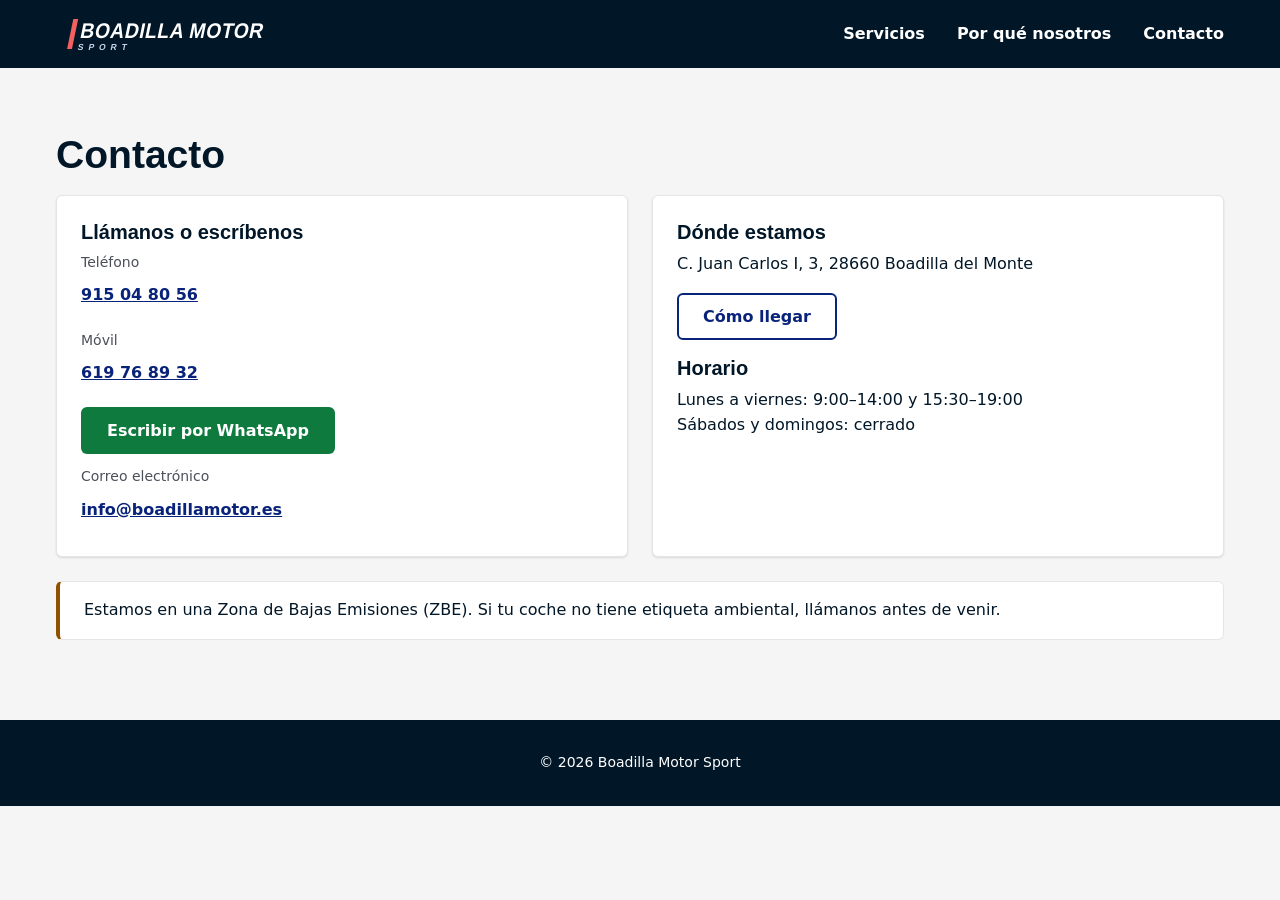
==== commit 8048753c: "feat(T011): footer copyright line Co-Authored-By: Claude Sonnet 5.5 <noreply@anthropic.com>" ====
--- a/index.html
+++ b/index.html
@@ -82,6 +82,7 @@
 
   <footer class="site-footer" data-testid="footer">
     <!-- F004: content -->
+    <p class="site-footer__copy" data-testid="footer-copyright">© 2026 Boadilla Motor Sport</p>
   </footer>
 
   <!-- F005: sticky bar -->
--- a/css/styles.css
+++ b/css/styles.css
@@ -376,3 +376,9 @@
 .contact__zbe {
   margin-top: var(--space-6);
 }
+
+.site-footer__copy {
+  margin: 0;
+  font-size: var(--font-size-sm);
+  text-align: center;
+}
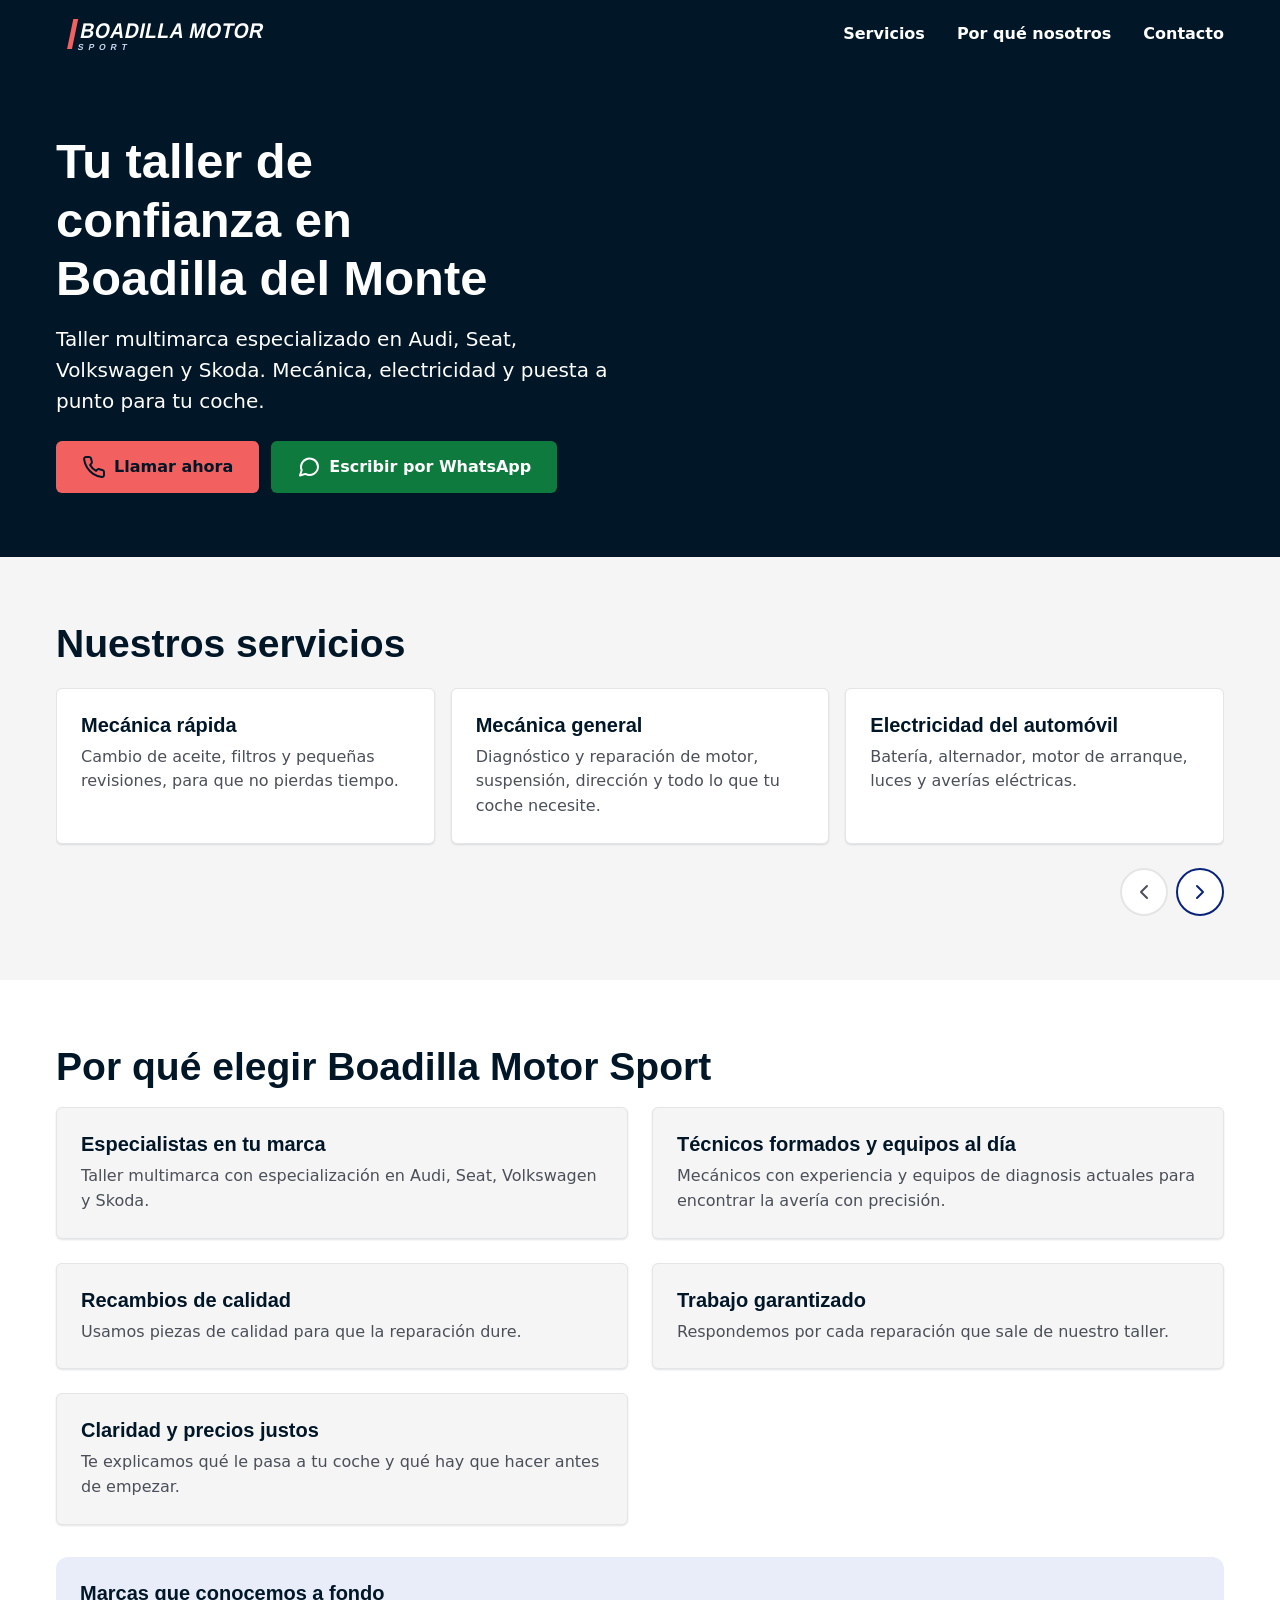
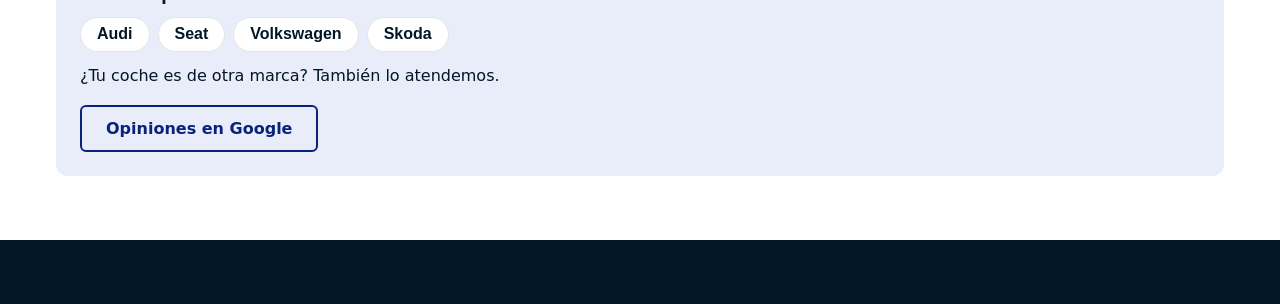
==== commit 1fa162ab: "Merge pull request #2 from MHKM/task/T005-p1-hero-services-why-us T005 · P1: hero, header, services " ====
--- a/index.html
+++ b/index.html
@@ -9,6 +9,7 @@
   <link rel="icon" href="assets/favicon.svg" type="image/svg+xml">
   <link rel="stylesheet" href="css/tokens.css">
   <link rel="stylesheet" href="css/styles.css">
+  <script src="js/main.js" defer></script>
 </head>
 <body>
   <a class="skip-link" href="#contenido" data-testid="skip-link">Saltar al contenido</a>
@@ -23,66 +24,100 @@
   </header>
 
   <main id="contenido">
-    <section id="inicio" data-testid="hero">
+    <section id="inicio" class="hero" data-testid="hero">
       <!-- F001: content -->
+      <div class="container">
+        <h1 class="hero__title" data-testid="hero-title">Tu taller de confianza en Boadilla del Monte</h1>
+        <p class="hero__subtitle" data-testid="hero-subtitle">Taller multimarca especializado en Audi, Seat, Volkswagen y Skoda. Mecánica, electricidad y puesta a punto para tu coche.</p>
+        <div class="hero__actions">
+          <a class="btn hero__call" href="tel:+34915048056" data-testid="hero-call">
+            <svg class="icon btn__icon" viewBox="0 0 24 24" aria-hidden="true"><path d="M22 16.9v3a2 2 0 0 1-2.2 2 19.8 19.8 0 0 1-8.6-3.1 19.5 19.5 0 0 1-6-6A19.8 19.8 0 0 1 2.1 4.2 2 2 0 0 1 4.1 2h3a2 2 0 0 1 2 1.7c.1 1 .4 1.9.7 2.8a2 2 0 0 1-.5 2.1L8.1 9.9a16 16 0 0 0 6 6l1.3-1.3a2 2 0 0 1 2.1-.4c.9.3 1.8.6 2.8.7a2 2 0 0 1 1.7 2z"/></svg>Llamar ahora</a>
+          <a class="btn btn--whatsapp" href="https://wa.me/34619768932?text=Hola%2C%20quer%C3%ADa%20pedir%20cita%20para%20mi%20coche." target="_blank" rel="noopener" data-testid="hero-whatsapp">
+            <svg class="icon btn__icon" viewBox="0 0 24 24" aria-hidden="true"><path d="M21 11.5a8.5 8.5 0 0 1-12.6 7.4L3 20.5l1.7-5.2A8.5 8.5 0 1 1 21 11.5z"/></svg>Escribir por WhatsApp</a>
+        </div>
+      </div>
     </section>
 
-    <section id="servicios" data-testid="services">
+    <section id="servicios" class="section" data-testid="services">
       <!-- F002: content -->
+      <div class="container">
+        <h2 class="section__title" data-testid="services-title">Nuestros servicios</h2>
+        <div class="services__track" id="servicios-carrusel" data-testid="services-carousel" role="region" aria-label="Servicios del taller" tabindex="0">
+          <article class="card services__item" data-testid="services-item">
+            <h3 class="card__title" data-testid="services-item-title">Mecánica rápida</h3>
+            <p class="card__text" data-testid="services-item-text">Cambio de aceite, filtros y pequeñas revisiones, para que no pierdas tiempo.</p>
+          </article>
+          <article class="card services__item" data-testid="services-item">
+            <h3 class="card__title" data-testid="services-item-title">Mecánica general</h3>
+            <p class="card__text" data-testid="services-item-text">Diagnóstico y reparación de motor, suspensión, dirección y todo lo que tu coche necesite.</p>
+          </article>
+          <article class="card services__item" data-testid="services-item">
+            <h3 class="card__title" data-testid="services-item-title">Electricidad del automóvil</h3>
+            <p class="card__text" data-testid="services-item-text">Batería, alternador, motor de arranque, luces y averías eléctricas.</p>
+          </article>
+          <article class="card services__item" data-testid="services-item">
+            <h3 class="card__title" data-testid="services-item-title">Preparación para la ITV</h3>
+            <p class="card__text" data-testid="services-item-text">Revisamos tu coche antes de pasar la inspección para evitar sorpresas.</p>
+          </article>
+          <article class="card services__item" data-testid="services-item">
+            <h3 class="card__title" data-testid="services-item-title">Frenos: pastillas y discos</h3>
+            <p class="card__text" data-testid="services-item-text">Cambio de pastillas y discos y revisión del sistema para frenar con seguridad.</p>
+          </article>
+          <article class="card services__item" data-testid="services-item">
+            <h3 class="card__title" data-testid="services-item-title">Embrague y distribución</h3>
+            <p class="card__text" data-testid="services-item-text">Sustitución de embrague y kit de distribución para evitar averías graves.</p>
+          </article>
+        </div>
+      </div>
     </section>
 
-    <section id="por-que-nosotros" data-testid="why-us">
+    <section id="por-que-nosotros" class="section section--alt" data-testid="why-us">
       <!-- F003: content -->
+      <div class="container">
+        <h2 class="section__title" data-testid="why-us-title">Por qué elegir Boadilla Motor Sport</h2>
+        <div class="grid grid--2 why-us__reasons">
+          <article class="card" data-testid="why-us-reason">
+            <h3 class="card__title" data-testid="why-us-reason-title">Especialistas en tu marca</h3>
+            <p class="card__text" data-testid="why-us-reason-text">Taller multimarca con especialización en Audi, Seat, Volkswagen y Skoda.</p>
+          </article>
+          <article class="card" data-testid="why-us-reason">
+            <h3 class="card__title" data-testid="why-us-reason-title">Técnicos formados y equipos al día</h3>
+            <p class="card__text" data-testid="why-us-reason-text">Mecánicos con experiencia y equipos de diagnosis actuales para encontrar la avería con precisión.</p>
+          </article>
+          <article class="card" data-testid="why-us-reason">
+            <h3 class="card__title" data-testid="why-us-reason-title">Recambios de calidad</h3>
+            <p class="card__text" data-testid="why-us-reason-text">Usamos piezas de calidad para que la reparación dure.</p>
+          </article>
+          <article class="card" data-testid="why-us-reason">
+            <h3 class="card__title" data-testid="why-us-reason-title">Trabajo garantizado</h3>
+            <p class="card__text" data-testid="why-us-reason-text">Respondemos por cada reparación que sale de nuestro taller.</p>
+          </article>
+          <article class="card" data-testid="why-us-reason">
+            <h3 class="card__title" data-testid="why-us-reason-title">Claridad y precios justos</h3>
+            <p class="card__text" data-testid="why-us-reason-text">Te explicamos qué le pasa a tu coche y qué hay que hacer antes de empezar.</p>
+          </article>
+        </div>
+        <div class="brands" data-testid="why-us-brands">
+          <h3 class="brands__title" data-testid="why-us-brands-title">Marcas que conocemos a fondo</h3>
+          <ul class="brands__list">
+            <li class="brands__item" data-testid="why-us-brand">Audi</li>
+            <li class="brands__item" data-testid="why-us-brand">Seat</li>
+            <li class="brands__item" data-testid="why-us-brand">Volkswagen</li>
+            <li class="brands__item" data-testid="why-us-brand">Skoda</li>
+          </ul>
+          <p class="brands__note" data-testid="why-us-brands-note">¿Tu coche es de otra marca? También lo atendemos.</p>
+          <a class="btn btn--secondary" href="https://www.google.com/maps/search/?api=1&amp;query=Boadilla%20Motor%20Sport%20Boadilla%20del%20Monte" target="_blank" rel="noopener" data-testid="why-us-reviews">Opiniones en Google</a>
+        </div>
+      </div>
     </section>
 
-    <section id="contacto" class="section" data-testid="contact">
+    <section id="contacto" data-testid="contact">
       <!-- F004: content -->
-      <div class="container">
-        <h2 class="section__title" data-testid="contact-title">Contacto</h2>
-        <div class="grid grid--2">
-          <div class="card">
-            <h3 class="card__title">Llámanos o escríbenos</h3>
-            <ul class="contact__list">
-              <li class="contact__item">
-                <span class="contact__label">Teléfono</span>
-                <a class="contact__link" data-testid="contact-phone-main" href="tel:+34915048056">915 04 80 56</a>
-              </li>
-              <li class="contact__item">
-                <span class="contact__label">Móvil</span>
-                <a class="contact__link" data-testid="contact-phone-mobile" href="tel:+34619768932">619 76 89 32</a>
-              </li>
-              <li class="contact__item">
-                <a class="btn btn--whatsapp" data-testid="contact-whatsapp" href="https://wa.me/34619768932?text=Hola%2C%20quer%C3%ADa%20pedir%20cita%20para%20mi%20coche." target="_blank" rel="noopener">Escribir por WhatsApp</a>
-              </li>
-              <li class="contact__item">
-                <span class="contact__label">Correo electrónico</span>
-                <a class="contact__link" data-testid="contact-email" href="mailto:info@boadillamotor.es">info@boadillamotor.es</a>
-              </li>
-            </ul>
-          </div>
-          <div class="card">
-            <h3 class="card__title">Dónde estamos</h3>
-            <address class="contact__address">
-              <span data-testid="contact-address">C. Juan Carlos I, 3, 28660 Boadilla del Monte</span>
-            </address>
-            <p class="contact__actions">
-              <a class="btn btn--secondary" data-testid="contact-map" href="https://www.google.com/maps/search/?api=1&amp;query=Boadilla%20Motor%20Sport%2C%20C.%20Juan%20Carlos%20I%2C%203%2C%2028660%20Boadilla%20del%20Monte" target="_blank" rel="noopener">Cómo llegar</a>
-            </p>
-            <h3 class="card__title">Horario</h3>
-            <ul class="contact__hours" data-testid="contact-hours">
-              <li data-testid="contact-hours-line">Lunes a viernes: 9:00–14:00 y 15:30–19:00</li>
-              <li data-testid="contact-hours-line">Sábados y domingos: cerrado</li>
-            </ul>
-          </div>
-        </div>
-        <p class="notice notice--warning contact__zbe" data-testid="contact-zbe">Estamos en una Zona de Bajas Emisiones (ZBE). Si tu coche no tiene etiqueta ambiental, llámanos antes de venir.</p>
-      </div>
     </section>
   </main>
 
   <footer class="site-footer" data-testid="footer">
     <!-- F004: content -->
-    <p class="site-footer__copy" data-testid="footer-copyright">© 2026 Boadilla Motor Sport</p>
   </footer>
 
   <!-- F005: sticky bar -->
--- a/css/styles.css
+++ b/css/styles.css
@@ -271,6 +271,183 @@
   color: inherit;
 }
 
+/* ---- Hero (F001) ---- */
+
+.hero {
+  padding: var(--space-12) 0;
+  background: var(--color-surface-dark);
+  color: var(--color-on-surface-dark);
+}
+
+.hero :focus-visible {
+  outline-color: var(--color-accent);
+}
+
+.hero__title {
+  max-width: 18ch;
+}
+
+.hero__subtitle {
+  max-width: 46ch;
+  margin: var(--space-4) 0 var(--space-6);
+  font-size: var(--font-size-lg);
+}
+
+.hero__actions {
+  display: flex;
+  flex-wrap: wrap;
+  gap: var(--space-3);
+}
+
+.hero__call {
+  background: var(--color-accent);
+  color: var(--color-on-accent);
+}
+
+.hero__call:hover {
+  filter: brightness(0.92);
+}
+
+@media (min-width: 768px) {
+  .hero {
+    padding: var(--space-16) 0;
+  }
+}
+
+/* Navigation (F001) */
+
+:root {
+  --header-height: calc(var(--touch-target) + 2 * var(--space-3));
+}
+
+@media (prefers-reduced-motion: no-preference) {
+  html {
+    scroll-behavior: smooth;
+  }
+}
+
+@media (min-width: 768px) {
+  html {
+    scroll-padding-top: var(--header-height);
+  }
+
+  .site-header {
+    position: sticky;
+    top: 0;
+    z-index: 5;
+  }
+}
+
+/* ---- Services (F002) ---- */
+
+.services__track {
+  display: flex;
+  gap: var(--space-4);
+  padding: var(--space-1) 0 var(--space-3);
+  overflow-x: auto;
+  overscroll-behavior-x: contain;
+  scroll-snap-type: x mandatory;
+}
+
+.services__item {
+  flex: 0 0 82%;
+  scroll-snap-align: start;
+}
+
+@media (prefers-reduced-motion: no-preference) {
+  .services__track {
+    scroll-behavior: smooth;
+  }
+}
+
+.services__nav {
+  display: none;
+}
+
+.services__arrow {
+  display: inline-flex;
+  align-items: center;
+  justify-content: center;
+  width: var(--space-12);
+  height: var(--space-12);
+  padding: 0;
+  border: 2px solid var(--color-primary);
+  border-radius: var(--radius-pill);
+  background: var(--color-surface);
+  color: var(--color-primary);
+  cursor: pointer;
+}
+
+.services__arrow:hover:not(:disabled) {
+  background: var(--color-primary);
+  color: var(--color-on-primary);
+}
+
+.services__arrow:disabled {
+  border-color: var(--color-border);
+  color: var(--color-text-muted);
+  cursor: not-allowed;
+}
+
+@media (min-width: 768px) {
+  .services__item {
+    flex-basis: calc((100% - var(--space-4)) / 2.3);
+  }
+}
+
+@media (min-width: 1024px) {
+  .services__item {
+    flex-basis: calc((100% - 2 * var(--space-4)) / 3);
+  }
+
+  .services__nav {
+    display: flex;
+    justify-content: flex-end;
+    gap: var(--space-2);
+    margin-top: var(--space-3);
+  }
+}
+
+/* ---- Why us (F003) ---- */
+
+.section--alt .card {
+  background: var(--color-bg);
+}
+
+.brands {
+  margin-top: var(--space-8);
+  padding: var(--space-6);
+  border-radius: var(--radius-lg);
+  background: var(--color-primary-soft);
+}
+
+.brands__title {
+  margin-bottom: var(--space-3);
+  font-size: var(--font-size-lg);
+}
+
+.brands__list {
+  display: flex;
+  flex-wrap: wrap;
+  gap: var(--space-2);
+  margin: 0 0 var(--space-3);
+  padding: 0;
+  list-style: none;
+}
+
+.brands__item {
+  padding: var(--space-1) var(--space-4);
+  border: 1px solid var(--color-border);
+  border-radius: var(--radius-pill);
+  background: var(--color-surface);
+  font-family: var(--font-family-heading);
+  font-weight: var(--font-weight-bold);
+}
+
+.brands__note {
+  margin: 0 0 var(--space-4);
+}
+
 /* ---- Accessibility helpers ---- */
 
 .skip-link {
@@ -338,47 +515,3 @@
     grid-template-columns: repeat(3, minmax(0, 1fr));
   }
 }
-
-/* ---- Contact and footer (F004) ---- */
-
-.contact__list {
-  display: grid;
-  gap: var(--space-3);
-  margin: 0;
-  padding: 0;
-  list-style: none;
-}
-
-.contact__label {
-  display: block;
-  color: var(--color-text-muted);
-  font-size: var(--font-size-sm);
-}
-
-.contact__link {
-  display: inline-flex;
-  align-items: center;
-  min-height: var(--touch-target);
-  font-weight: var(--font-weight-semibold);
-}
-
-.contact__address {
-  margin-bottom: var(--space-4);
-  font-style: normal;
-}
-
-.contact__hours {
-  margin: 0;
-  padding: 0;
-  list-style: none;
-}
-
-.contact__zbe {
-  margin-top: var(--space-6);
-}
-
-.site-footer__copy {
-  margin: 0;
-  font-size: var(--font-size-sm);
-  text-align: center;
-}
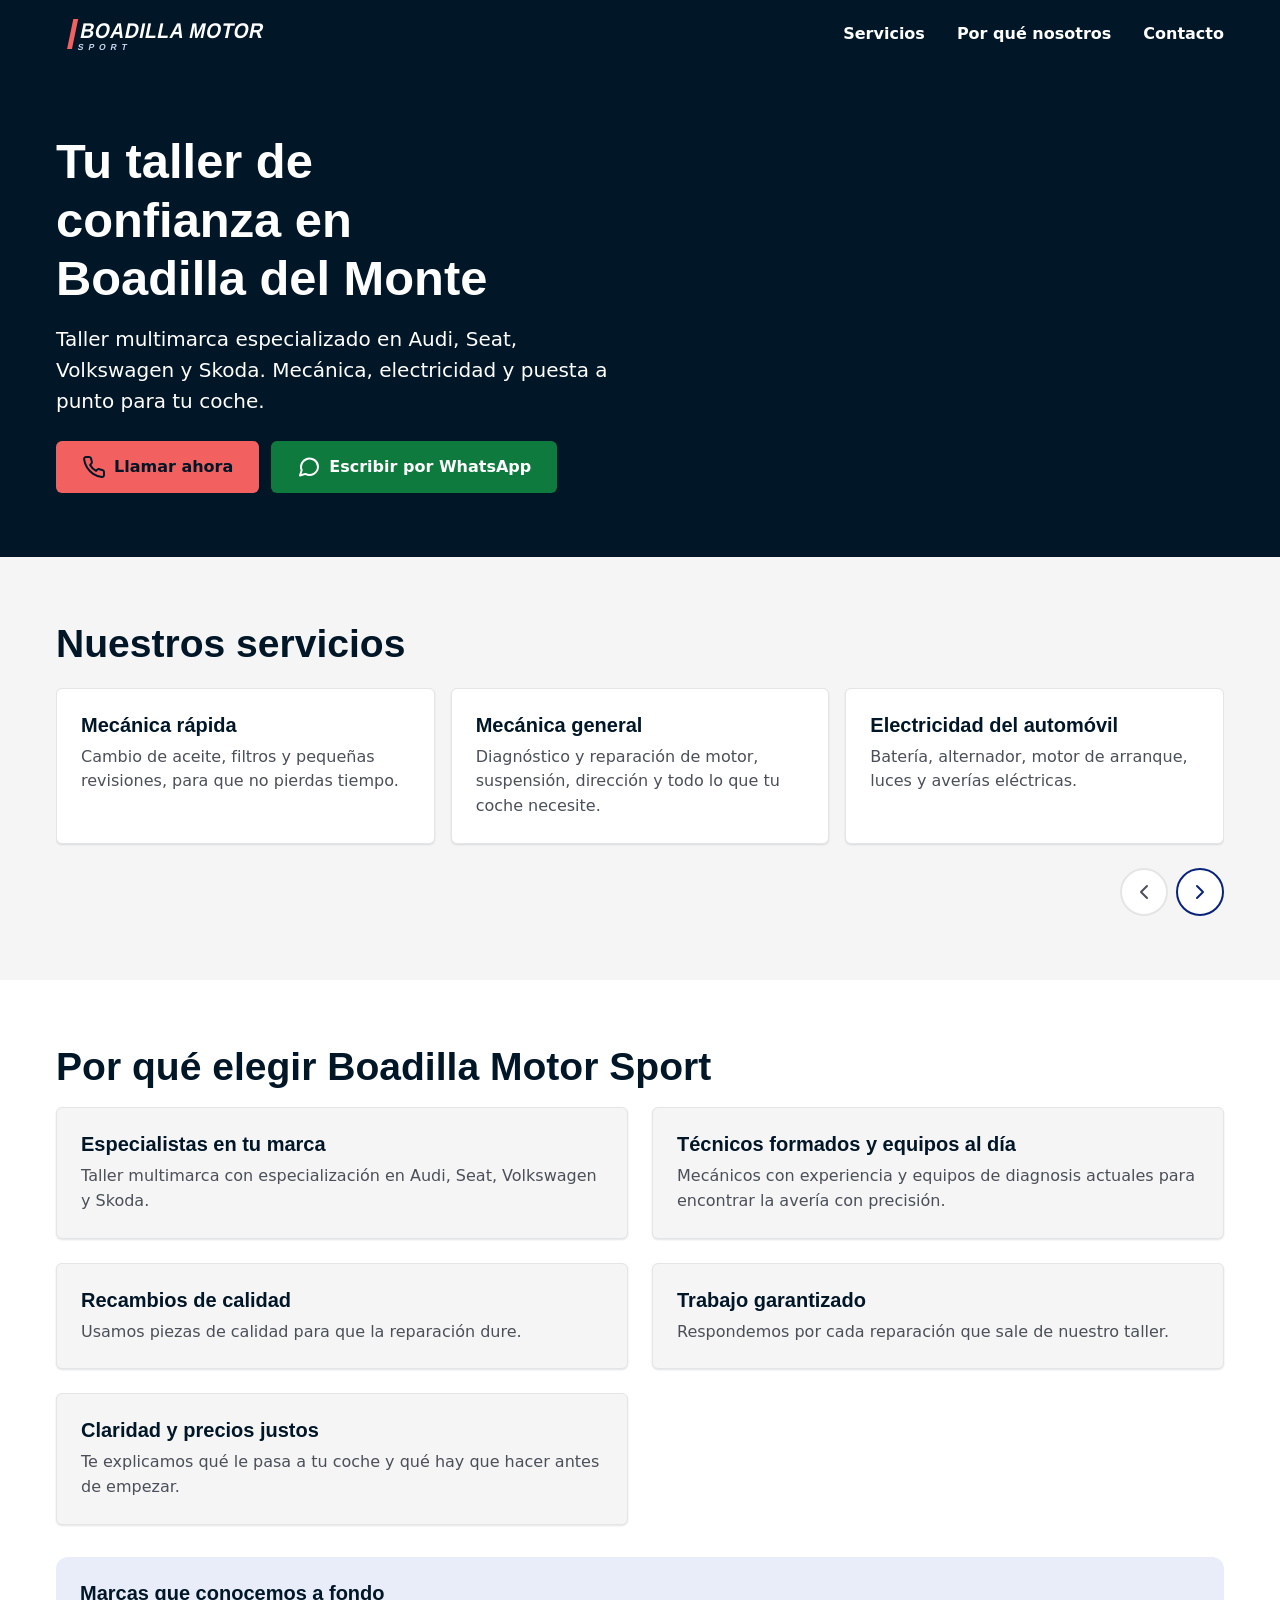
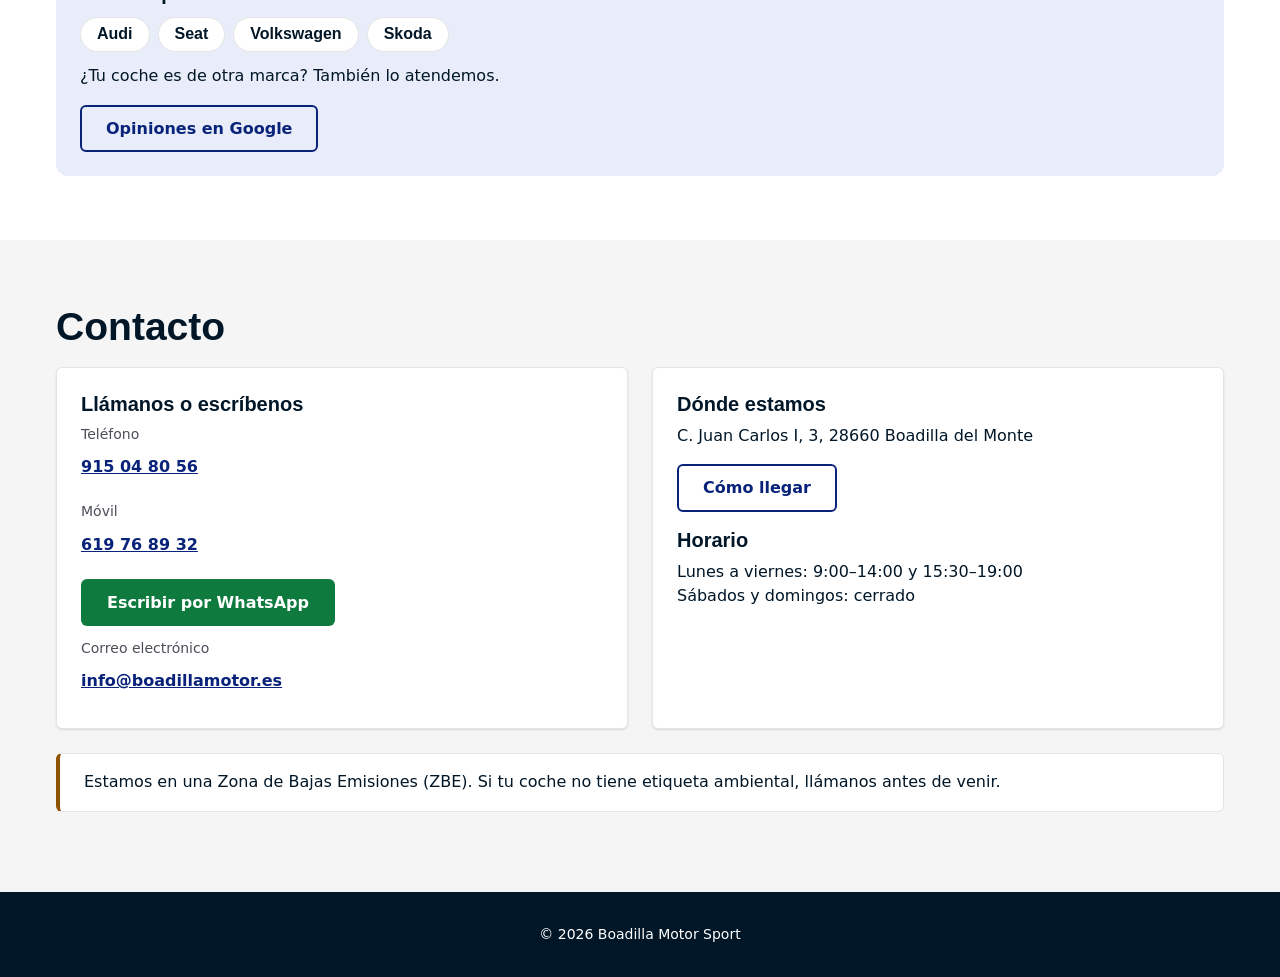
==== commit 19c0f1e7: "Merge release/M01-one-page-website into task/T009-p2-contact-section Co-Authored-By: Claude Sonnet 5" ====
--- a/index.html
+++ b/index.html
@@ -111,13 +111,54 @@
       </div>
     </section>
 
-    <section id="contacto" data-testid="contact">
+    <section id="contacto" class="section" data-testid="contact">
       <!-- F004: content -->
+      <div class="container">
+        <h2 class="section__title" data-testid="contact-title">Contacto</h2>
+        <div class="grid grid--2">
+          <div class="card">
+            <h3 class="card__title">Llámanos o escríbenos</h3>
+            <ul class="contact__list">
+              <li class="contact__item">
+                <span class="contact__label">Teléfono</span>
+                <a class="contact__link" data-testid="contact-phone-main" href="tel:+34915048056">915 04 80 56</a>
+              </li>
+              <li class="contact__item">
+                <span class="contact__label">Móvil</span>
+                <a class="contact__link" data-testid="contact-phone-mobile" href="tel:+34619768932">619 76 89 32</a>
+              </li>
+              <li class="contact__item">
+                <a class="btn btn--whatsapp" data-testid="contact-whatsapp" href="https://wa.me/34619768932?text=Hola%2C%20quer%C3%ADa%20pedir%20cita%20para%20mi%20coche." target="_blank" rel="noopener">Escribir por WhatsApp</a>
+              </li>
+              <li class="contact__item">
+                <span class="contact__label">Correo electrónico</span>
+                <a class="contact__link" data-testid="contact-email" href="mailto:info@boadillamotor.es">info@boadillamotor.es</a>
+              </li>
+            </ul>
+          </div>
+          <div class="card">
+            <h3 class="card__title">Dónde estamos</h3>
+            <address class="contact__address">
+              <span data-testid="contact-address">C. Juan Carlos I, 3, 28660 Boadilla del Monte</span>
+            </address>
+            <p class="contact__actions">
+              <a class="btn btn--secondary" data-testid="contact-map" href="https://www.google.com/maps/search/?api=1&amp;query=Boadilla%20Motor%20Sport%2C%20C.%20Juan%20Carlos%20I%2C%203%2C%2028660%20Boadilla%20del%20Monte" target="_blank" rel="noopener">Cómo llegar</a>
+            </p>
+            <h3 class="card__title">Horario</h3>
+            <ul class="contact__hours" data-testid="contact-hours">
+              <li data-testid="contact-hours-line">Lunes a viernes: 9:00–14:00 y 15:30–19:00</li>
+              <li data-testid="contact-hours-line">Sábados y domingos: cerrado</li>
+            </ul>
+          </div>
+        </div>
+        <p class="notice notice--warning contact__zbe" data-testid="contact-zbe">Estamos en una Zona de Bajas Emisiones (ZBE). Si tu coche no tiene etiqueta ambiental, llámanos antes de venir.</p>
+      </div>
     </section>
   </main>
 
   <footer class="site-footer" data-testid="footer">
     <!-- F004: content -->
+    <p class="site-footer__copy" data-testid="footer-copyright">© 2026 Boadilla Motor Sport</p>
   </footer>
 
   <!-- F005: sticky bar -->
--- a/css/styles.css
+++ b/css/styles.css
@@ -515,3 +515,47 @@
     grid-template-columns: repeat(3, minmax(0, 1fr));
   }
 }
+
+/* ---- Contact and footer (F004) ---- */
+
+.contact__list {
+  display: grid;
+  gap: var(--space-3);
+  margin: 0;
+  padding: 0;
+  list-style: none;
+}
+
+.contact__label {
+  display: block;
+  color: var(--color-text-muted);
+  font-size: var(--font-size-sm);
+}
+
+.contact__link {
+  display: inline-flex;
+  align-items: center;
+  min-height: var(--touch-target);
+  font-weight: var(--font-weight-semibold);
+}
+
+.contact__address {
+  margin-bottom: var(--space-4);
+  font-style: normal;
+}
+
+.contact__hours {
+  margin: 0;
+  padding: 0;
+  list-style: none;
+}
+
+.contact__zbe {
+  margin-top: var(--space-6);
+}
+
+.site-footer__copy {
+  margin: 0;
+  font-size: var(--font-size-sm);
+  text-align: center;
+}
